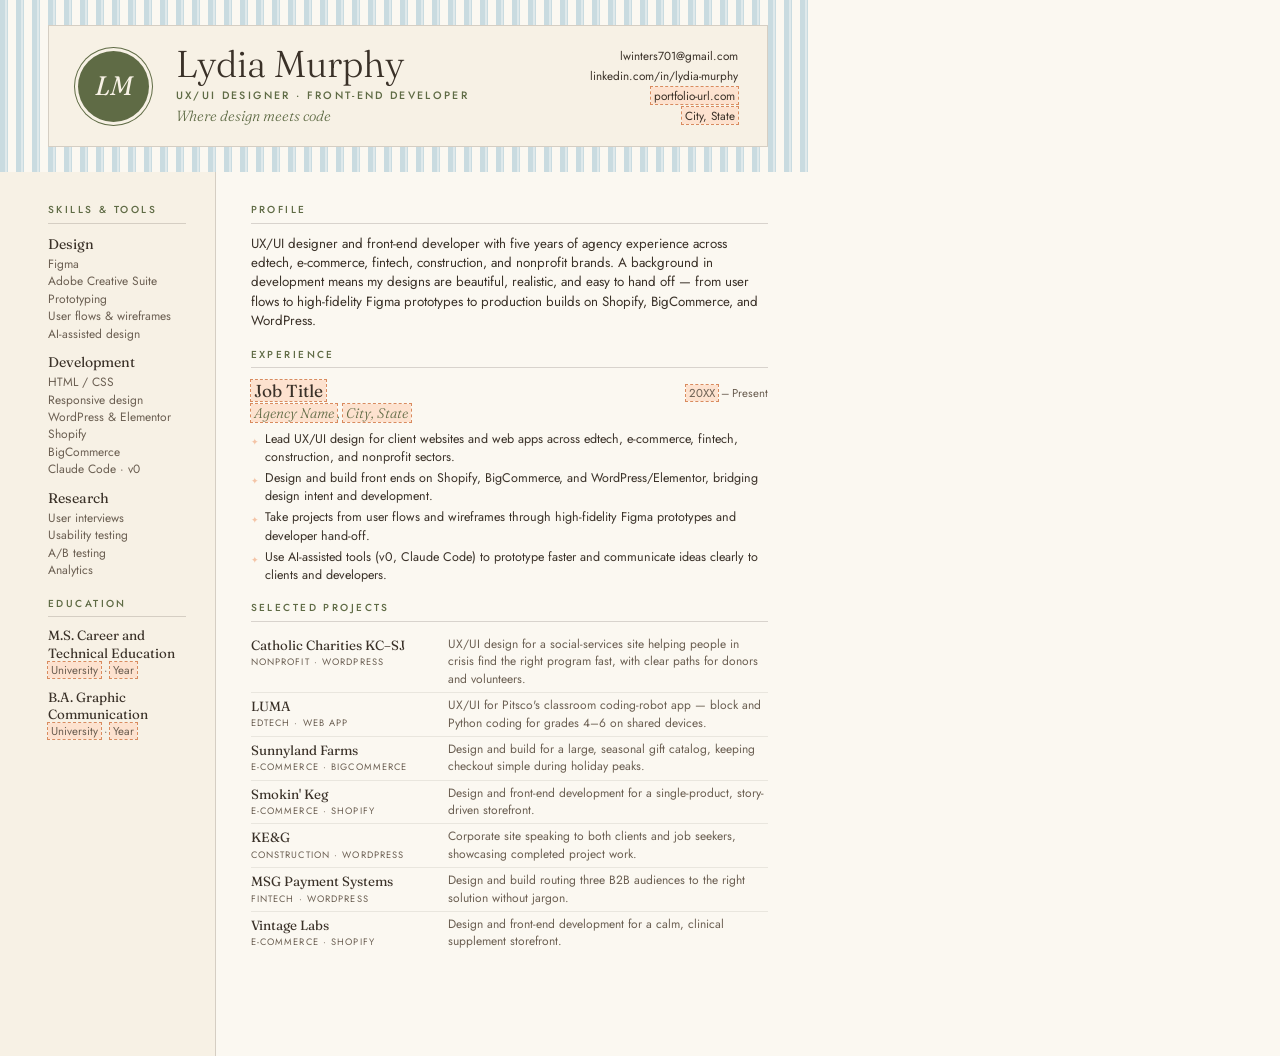
==== resume/resume.html @ cccbfdfc "Add résumé draft (HTML source + PDF) One-page letter résumé styled to match the site. Placeholders f" ====
<!doctype html>
<!-- Source for Lydia-Murphy-Resume.pdf. Edit here, then regenerate the PDF (see README). -->
<html lang="en">
<head>
<meta charset="utf-8">
<title>Lydia Murphy — Résumé</title>
<link href="https://fonts.googleapis.com/css2?family=Fraunces:ital,opsz,wght@0,9..144,300;0,9..144,400;0,9..144,500;1,9..144,300&family=Jost:wght@400;500&display=swap" rel="stylesheet">
<style>
  :root {
    --cream: #f7f1e5; --ivory: #fbf8f1; --sage: #a9b892; --olive: #5f6b45;
    --blue: #c9dbe0; --peach: #f4c4a6; --ink: #3a3128; --ink-soft: #6b5f52;
    --line: rgba(58, 49, 40, 0.18);
  }
  @page { size: letter; margin: 0; }
  * { box-sizing: border-box; }
  html, body { margin: 0; }
  body {
    width: 8.5in; height: 11in;
    background: var(--ivory);
    color: var(--ink);
    font-family: "Jost", Arial, sans-serif;
    font-size: 9.4pt;
    line-height: 1.45;
    overflow: hidden;
    -webkit-print-color-adjust: exact; print-color-adjust: exact;
    display: grid;
    grid-template-rows: auto 1fr;
  }
  h1, h2, h3 { font-family: "Fraunces", Georgia, serif; font-weight: 400; margin: 0; }
  p { margin: 0; }
  ul { margin: 0; padding: 0; list-style: none; }
  a { color: inherit; text-decoration: none; }

  /* Placeholder text still to be filled in */
  .fill { background: #fde2cf; outline: 1px dashed #d98b5f; padding: 0 3px; }

  /* Header: ticking-stripe band like the site hero */
  header {
    background: repeating-linear-gradient(90deg, var(--blue) 0 5px, #dfe9eb 5px 7px, var(--blue) 7px 8px, var(--ivory) 8px 16px);
    padding: 0.26in 0.5in;
  }
  .head-card {
    background: var(--cream);
    border: 1px solid var(--line);
    display: grid; grid-template-columns: auto 1fr auto; align-items: center; gap: 0.28in;
    padding: 0.2in 0.3in;
  }
  .mono {
    width: 0.74in; height: 0.74in; border-radius: 50%;
    background: var(--olive); color: var(--cream);
    display: grid; place-items: center;
    font-family: "Fraunces", serif; font-style: italic; font-size: 20pt;
    box-shadow: 0 0 0 3px var(--cream), 0 0 0 4px var(--olive);
  }
  h1 { font-size: 28pt; font-weight: 300; line-height: 1; }
  .role { font-size: 8pt; letter-spacing: 0.22em; text-transform: uppercase; color: var(--olive); margin-top: 6px; font-weight: 500; }
  .tag { font-family: "Fraunces", serif; font-style: italic; font-weight: 300; color: var(--olive); font-size: 11pt; margin-top: 2px; }
  .contact { text-align: right; font-size: 8.8pt; line-height: 1.7; }

  main {
    display: grid; grid-template-columns: 2.25in 1fr;
  }
  aside {
    background: var(--cream);
    border-right: 1px solid var(--line);
    padding: 0.32in 0.3in 0.3in 0.5in;
  }
  .content { padding: 0.32in 0.5in 0.3in 0.36in; }

  h2 {
    font-size: 7.6pt; font-family: "Jost", sans-serif; font-weight: 500;
    letter-spacing: 0.24em; text-transform: uppercase; color: var(--olive);
    padding-bottom: 5px; border-bottom: 1px solid var(--line); margin-bottom: 10px;
  }
  section + section { margin-top: 0.18in; }

  aside h3 { font-size: 10.5pt; margin-bottom: 2px; }
  aside ul + h3 { margin-top: 9px; }
  aside li { font-size: 9pt; color: var(--ink-soft); }
  .edu li { margin-bottom: 9px; }
  .edu strong { display: block; font-family: "Fraunces", serif; font-weight: 400; font-size: 10pt; color: var(--ink); line-height: 1.3; }
  .edu span { font-size: 8.6pt; color: var(--ink-soft); }

  .summary { font-size: 10pt; }

  .job-head { display: flex; justify-content: space-between; align-items: baseline; gap: 12px; }
  .job-head h3 { font-size: 13pt; }
  .dates { font-size: 8.6pt; color: var(--ink-soft); white-space: nowrap; }
  .org { font-family: "Fraunces", serif; font-style: italic; font-weight: 300; color: var(--olive); font-size: 10.5pt; margin-bottom: 6px; }
  .bullets li { position: relative; padding-left: 14px; margin-bottom: 3px; }
  .bullets li::before { content: "✦"; position: absolute; left: 0; top: 0; color: var(--peach); font-size: 7pt; line-height: 1.5rem; }

  .projects li { display: grid; grid-template-columns: 1.95in 1fr; gap: 10px; padding: 4px 0; border-bottom: 1px solid rgba(58,49,40,0.09); }
  .projects li:last-child { border-bottom: 0; }
  .projects strong { font-family: "Fraunces", serif; font-weight: 400; font-size: 10pt; }
  .projects em { display: block; white-space: nowrap; font-style: normal; font-size: 7pt; letter-spacing: 0.12em; text-transform: uppercase; color: var(--ink-soft); }
  .projects p { font-size: 9pt; color: var(--ink-soft); }
</style>
</head>
<body>
  <header>
    <div class="head-card">
      <div class="mono">LM</div>
      <div>
        <h1>Lydia Murphy</h1>
        <p class="role">UX/UI Designer · Front-End Developer</p>
        <p class="tag">Where design meets code</p>
      </div>
      <div class="contact">
        <a href="mailto:lwinters701@gmail.com">lwinters701@gmail.com</a><br>
        <a href="https://www.linkedin.com/in/lydia-murphy-5b301017a">linkedin.com/in/lydia-murphy</a><br>
        <span class="fill">portfolio-url.com</span><br>
        <span class="fill">City, State</span>
      </div>
    </div>
  </header>

  <main>
    <aside>
      <section>
        <h2>Skills &amp; Tools</h2>
        <h3>Design</h3>
        <ul><li>Figma</li><li>Adobe Creative Suite</li><li>Prototyping</li><li>User flows &amp; wireframes</li><li>AI-assisted design</li></ul>
        <h3>Development</h3>
        <ul><li>HTML / CSS</li><li>Responsive design</li><li>WordPress &amp; Elementor</li><li>Shopify</li><li>BigCommerce</li><li>Claude Code · v0</li></ul>
        <h3>Research</h3>
        <ul><li>User interviews</li><li>Usability testing</li><li>A/B testing</li><li>Analytics</li></ul>
      </section>

      <section class="edu">
        <h2>Education</h2>
        <ul>
          <li><strong>M.S. Career and Technical Education</strong><span><span class="fill">University</span> · <span class="fill">Year</span></span></li>
          <li><strong>B.A. Graphic Communication</strong><span><span class="fill">University</span> · <span class="fill">Year</span></span></li>
        </ul>
      </section>
    </aside>

    <div class="content">
      <section>
        <h2>Profile</h2>
        <p class="summary">UX/UI designer and front-end developer with five years of agency experience across edtech, e-commerce, fintech, construction, and nonprofit brands. A background in development means my designs are beautiful, realistic, and easy to hand off — from user flows to high-fidelity Figma prototypes to production builds on Shopify, BigCommerce, and WordPress.</p>
      </section>

      <section>
        <h2>Experience</h2>
        <div class="job-head">
          <h3><span class="fill">Job Title</span></h3>
          <span class="dates"><span class="fill">20XX</span> – Present</span>
        </div>
        <p class="org"><span class="fill">Agency Name</span>, <span class="fill">City, State</span></p>
        <ul class="bullets">
          <li>Lead UX/UI design for client websites and web apps across edtech, e-commerce, fintech, construction, and nonprofit sectors.</li>
          <li>Design and build front ends on Shopify, BigCommerce, and WordPress/Elementor, bridging design intent and development.</li>
          <li>Take projects from user flows and wireframes through high-fidelity Figma prototypes and developer hand-off.</li>
          <li>Use AI-assisted tools (v0, Claude Code) to prototype faster and communicate ideas clearly to clients and developers.</li>
        </ul>
      </section>

      <section>
        <h2>Selected Projects</h2>
        <ul class="projects">
          <li><div><strong>Catholic Charities KC–SJ</strong><em>Nonprofit · WordPress</em></div><p>UX/UI design for a social-services site helping people in crisis find the right program fast, with clear paths for donors and volunteers.</p></li>
          <li><div><strong>LUMA</strong><em>EdTech · Web app</em></div><p>UX/UI for Pitsco's classroom coding-robot app — block and Python coding for grades 4–6 on shared devices.</p></li>
          <li><div><strong>Sunnyland Farms</strong><em>E-commerce · BigCommerce</em></div><p>Design and build for a large, seasonal gift catalog, keeping checkout simple during holiday peaks.</p></li>
          <li><div><strong>Smokin' Keg</strong><em>E-commerce · Shopify</em></div><p>Design and front-end development for a single-product, story-driven storefront.</p></li>
          <li><div><strong>KE&amp;G</strong><em>Construction · WordPress</em></div><p>Corporate site speaking to both clients and job seekers, showcasing completed project work.</p></li>
          <li><div><strong>MSG Payment Systems</strong><em>Fintech · WordPress</em></div><p>Design and build routing three B2B audiences to the right solution without jargon.</p></li>
          <li><div><strong>Vintage Labs</strong><em>E-commerce · Shopify</em></div><p>Design and front-end development for a calm, clinical supplement storefront.</p></li>
        </ul>
      </section>
    </div>
  </main>
</body>
</html>
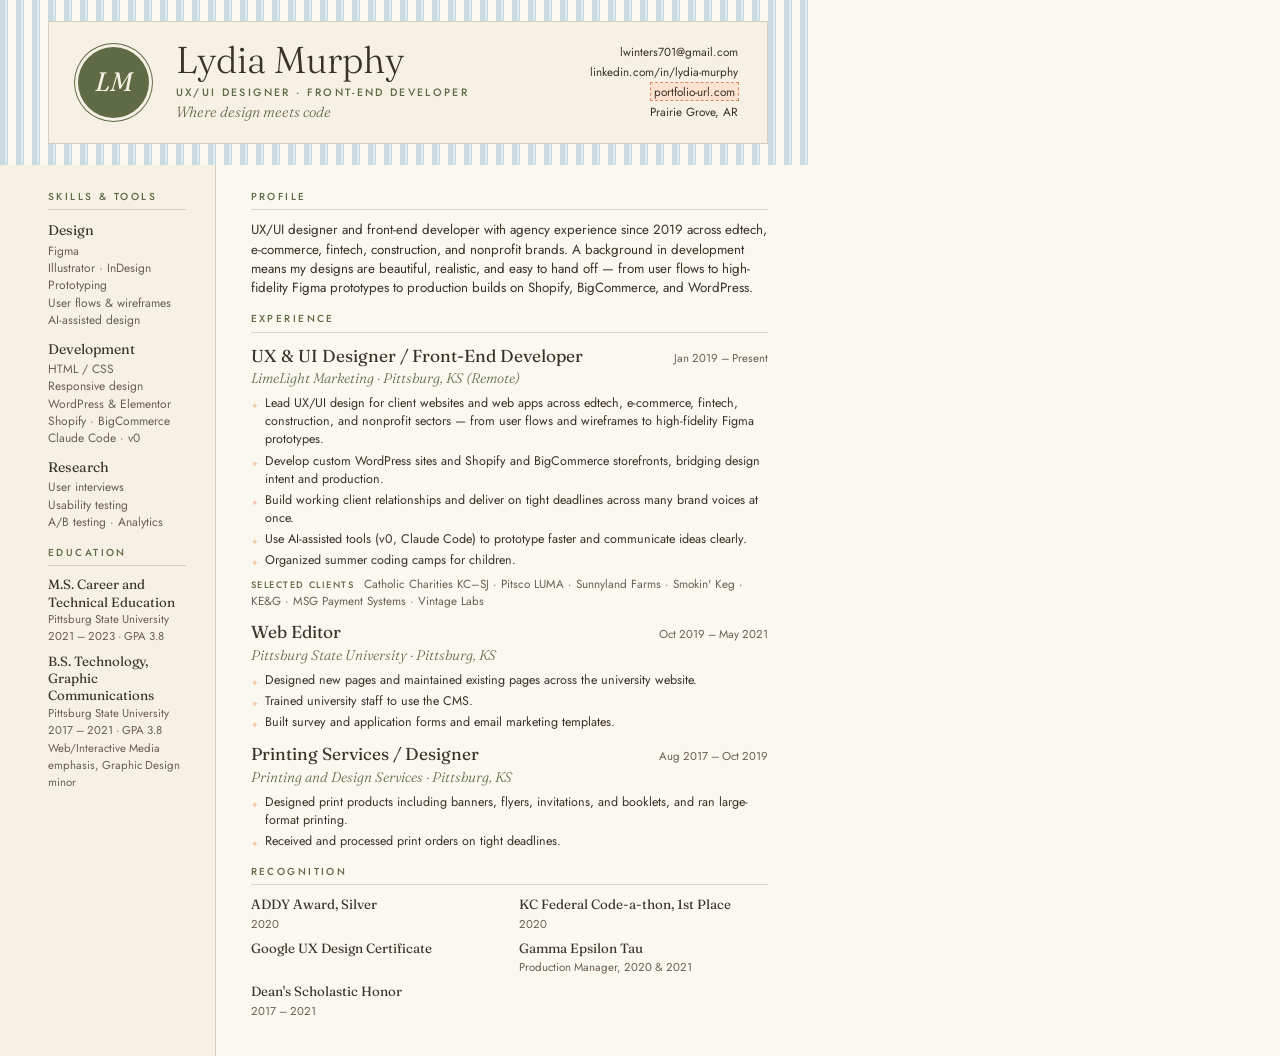
==== commit 3bcb1ae2: "Fill in résumé from 2024 résumé; correct degree on site Résumé now has LimeLight Marketing, PSU Web " ====
--- a/resume/resume.html
+++ b/resume/resume.html
@@ -37,7 +37,7 @@
   /* Header: ticking-stripe band like the site hero */
   header {
     background: repeating-linear-gradient(90deg, var(--blue) 0 5px, #dfe9eb 5px 7px, var(--blue) 7px 8px, var(--ivory) 8px 16px);
-    padding: 0.26in 0.5in;
+    padding: 0.22in 0.5in;
   }
   .head-card {
     background: var(--cream);
@@ -63,21 +63,21 @@
   aside {
     background: var(--cream);
     border-right: 1px solid var(--line);
-    padding: 0.32in 0.3in 0.3in 0.5in;
-  }
-  .content { padding: 0.32in 0.5in 0.3in 0.36in; }
+    padding: 0.26in 0.3in 0.24in 0.5in;
+  }
+  .content { padding: 0.26in 0.5in 0.24in 0.36in; }
 
   h2 {
     font-size: 7.6pt; font-family: "Jost", sans-serif; font-weight: 500;
     letter-spacing: 0.24em; text-transform: uppercase; color: var(--olive);
     padding-bottom: 5px; border-bottom: 1px solid var(--line); margin-bottom: 10px;
   }
-  section + section { margin-top: 0.18in; }
+  section + section { margin-top: 0.15in; }
 
   aside h3 { font-size: 10.5pt; margin-bottom: 2px; }
   aside ul + h3 { margin-top: 9px; }
   aside li { font-size: 9pt; color: var(--ink-soft); }
-  .edu li { margin-bottom: 9px; }
+  .edu li { margin-bottom: 7px; }
   .edu strong { display: block; font-family: "Fraunces", serif; font-weight: 400; font-size: 10pt; color: var(--ink); line-height: 1.3; }
   .edu span { font-size: 8.6pt; color: var(--ink-soft); }
 
@@ -88,13 +88,14 @@
   .dates { font-size: 8.6pt; color: var(--ink-soft); white-space: nowrap; }
   .org { font-family: "Fraunces", serif; font-style: italic; font-weight: 300; color: var(--olive); font-size: 10.5pt; margin-bottom: 6px; }
   .bullets li { position: relative; padding-left: 14px; margin-bottom: 3px; }
+  .job + .job { margin-top: 10px; }
+  .awards { display: grid; grid-template-columns: 1fr 1fr; gap: 6px 20px; }
+  .awards strong { display: block; font-family: "Fraunces", serif; font-weight: 400; font-size: 10pt; }
+  .awards span { font-size: 8.6pt; color: var(--ink-soft); }
+  .clients { margin-top: 6px; font-size: 8.8pt; color: var(--ink-soft); }
+  .clients span { font-size: 7pt; letter-spacing: 0.16em; text-transform: uppercase; color: var(--olive); font-weight: 500; margin-right: 6px; }
   .bullets li::before { content: "✦"; position: absolute; left: 0; top: 0; color: var(--peach); font-size: 7pt; line-height: 1.5rem; }
 
-  .projects li { display: grid; grid-template-columns: 1.95in 1fr; gap: 10px; padding: 4px 0; border-bottom: 1px solid rgba(58,49,40,0.09); }
-  .projects li:last-child { border-bottom: 0; }
-  .projects strong { font-family: "Fraunces", serif; font-weight: 400; font-size: 10pt; }
-  .projects em { display: block; white-space: nowrap; font-style: normal; font-size: 7pt; letter-spacing: 0.12em; text-transform: uppercase; color: var(--ink-soft); }
-  .projects p { font-size: 9pt; color: var(--ink-soft); }
 </style>
 </head>
 <body>
@@ -110,7 +111,7 @@
         <a href="mailto:lwinters701@gmail.com">lwinters701@gmail.com</a><br>
         <a href="https://www.linkedin.com/in/lydia-murphy-5b301017a">linkedin.com/in/lydia-murphy</a><br>
         <span class="fill">portfolio-url.com</span><br>
-        <span class="fill">City, State</span>
+        Prairie Grove, AR
       </div>
     </div>
   </header>
@@ -120,53 +121,82 @@
       <section>
         <h2>Skills &amp; Tools</h2>
         <h3>Design</h3>
-        <ul><li>Figma</li><li>Adobe Creative Suite</li><li>Prototyping</li><li>User flows &amp; wireframes</li><li>AI-assisted design</li></ul>
+        <ul><li>Figma</li><li>Illustrator · InDesign</li><li>Prototyping</li><li>User flows &amp; wireframes</li><li>AI-assisted design</li></ul>
         <h3>Development</h3>
-        <ul><li>HTML / CSS</li><li>Responsive design</li><li>WordPress &amp; Elementor</li><li>Shopify</li><li>BigCommerce</li><li>Claude Code · v0</li></ul>
+        <ul><li>HTML / CSS</li><li>Responsive design</li><li>WordPress &amp; Elementor</li><li>Shopify · BigCommerce</li><li>Claude Code · v0</li></ul>
         <h3>Research</h3>
-        <ul><li>User interviews</li><li>Usability testing</li><li>A/B testing</li><li>Analytics</li></ul>
+        <ul><li>User interviews</li><li>Usability testing</li><li>A/B testing · Analytics</li></ul>
       </section>
 
       <section class="edu">
         <h2>Education</h2>
         <ul>
-          <li><strong>M.S. Career and Technical Education</strong><span><span class="fill">University</span> · <span class="fill">Year</span></span></li>
-          <li><strong>B.A. Graphic Communication</strong><span><span class="fill">University</span> · <span class="fill">Year</span></span></li>
+          <li><strong>M.S. Career and Technical Education</strong><span>Pittsburg State University<br>2021 – 2023 · GPA 3.8</span></li>
+          <li><strong>B.S. Technology, Graphic Communications</strong><span>Pittsburg State University<br>2017 – 2021 · GPA 3.8<br>Web/Interactive Media emphasis, Graphic Design minor</span></li>
         </ul>
       </section>
+
     </aside>
 
     <div class="content">
       <section>
         <h2>Profile</h2>
-        <p class="summary">UX/UI designer and front-end developer with five years of agency experience across edtech, e-commerce, fintech, construction, and nonprofit brands. A background in development means my designs are beautiful, realistic, and easy to hand off — from user flows to high-fidelity Figma prototypes to production builds on Shopify, BigCommerce, and WordPress.</p>
+        <p class="summary">UX/UI designer and front-end developer with agency experience since 2019 across edtech, e-commerce, fintech, construction, and nonprofit brands. A background in development means my designs are beautiful, realistic, and easy to hand off — from user flows to high-fidelity Figma prototypes to production builds on Shopify, BigCommerce, and WordPress.</p>
       </section>
 
       <section>
         <h2>Experience</h2>
-        <div class="job-head">
-          <h3><span class="fill">Job Title</span></h3>
-          <span class="dates"><span class="fill">20XX</span> – Present</span>
+
+        <div class="job">
+          <div class="job-head">
+            <h3>UX &amp; UI Designer / Front-End Developer</h3>
+            <span class="dates">Jan 2019 – Present</span>
+          </div>
+          <p class="org">LimeLight Marketing · Pittsburg, KS (Remote)</p>
+          <ul class="bullets">
+            <li>Lead UX/UI design for client websites and web apps across edtech, e-commerce, fintech, construction, and nonprofit sectors — from user flows and wireframes to high-fidelity Figma prototypes.</li>
+            <li>Develop custom WordPress sites and Shopify and BigCommerce storefronts, bridging design intent and production.</li>
+            <li>Build working client relationships and deliver on tight deadlines across many brand voices at once.</li>
+            <li>Use AI-assisted tools (v0, Claude Code) to prototype faster and communicate ideas clearly.</li>
+            <li>Organized summer coding camps for children.</li>
+          </ul>
+          <p class="clients"><span>Selected clients</span> Catholic Charities KC–SJ · Pitsco LUMA · Sunnyland Farms · Smokin' Keg · KE&amp;G · MSG Payment Systems · Vintage Labs</p>
         </div>
-        <p class="org"><span class="fill">Agency Name</span>, <span class="fill">City, State</span></p>
-        <ul class="bullets">
-          <li>Lead UX/UI design for client websites and web apps across edtech, e-commerce, fintech, construction, and nonprofit sectors.</li>
-          <li>Design and build front ends on Shopify, BigCommerce, and WordPress/Elementor, bridging design intent and development.</li>
-          <li>Take projects from user flows and wireframes through high-fidelity Figma prototypes and developer hand-off.</li>
-          <li>Use AI-assisted tools (v0, Claude Code) to prototype faster and communicate ideas clearly to clients and developers.</li>
-        </ul>
-      </section>
-
-      <section>
-        <h2>Selected Projects</h2>
-        <ul class="projects">
-          <li><div><strong>Catholic Charities KC–SJ</strong><em>Nonprofit · WordPress</em></div><p>UX/UI design for a social-services site helping people in crisis find the right program fast, with clear paths for donors and volunteers.</p></li>
-          <li><div><strong>LUMA</strong><em>EdTech · Web app</em></div><p>UX/UI for Pitsco's classroom coding-robot app — block and Python coding for grades 4–6 on shared devices.</p></li>
-          <li><div><strong>Sunnyland Farms</strong><em>E-commerce · BigCommerce</em></div><p>Design and build for a large, seasonal gift catalog, keeping checkout simple during holiday peaks.</p></li>
-          <li><div><strong>Smokin' Keg</strong><em>E-commerce · Shopify</em></div><p>Design and front-end development for a single-product, story-driven storefront.</p></li>
-          <li><div><strong>KE&amp;G</strong><em>Construction · WordPress</em></div><p>Corporate site speaking to both clients and job seekers, showcasing completed project work.</p></li>
-          <li><div><strong>MSG Payment Systems</strong><em>Fintech · WordPress</em></div><p>Design and build routing three B2B audiences to the right solution without jargon.</p></li>
-          <li><div><strong>Vintage Labs</strong><em>E-commerce · Shopify</em></div><p>Design and front-end development for a calm, clinical supplement storefront.</p></li>
+
+        <div class="job">
+          <div class="job-head">
+            <h3>Web Editor</h3>
+            <span class="dates">Oct 2019 – May 2021</span>
+          </div>
+          <p class="org">Pittsburg State University · Pittsburg, KS</p>
+          <ul class="bullets">
+            <li>Designed new pages and maintained existing pages across the university website.</li>
+            <li>Trained university staff to use the CMS.</li>
+            <li>Built survey and application forms and email marketing templates.</li>
+          </ul>
+        </div>
+
+        <div class="job">
+          <div class="job-head">
+            <h3>Printing Services / Designer</h3>
+            <span class="dates">Aug 2017 – Oct 2019</span>
+          </div>
+          <p class="org">Printing and Design Services · Pittsburg, KS</p>
+          <ul class="bullets">
+            <li>Designed print products including banners, flyers, invitations, and booklets, and ran large-format printing.</li>
+            <li>Received and processed print orders on tight deadlines.</li>
+          </ul>
+        </div>
+      </section>
+
+      <section>
+        <h2>Recognition</h2>
+        <ul class="awards">
+          <li><strong>ADDY Award, Silver</strong><span>2020</span></li>
+          <li><strong>KC Federal Code-a-thon, 1st Place</strong><span>2020</span></li>
+          <li><strong>Google UX Design Certificate</strong></li>
+          <li><strong>Gamma Epsilon Tau</strong><span>Production Manager, 2020 &amp; 2021</span></li>
+          <li><strong>Dean's Scholastic Honor</strong><span>2017 – 2021</span></li>
         </ul>
       </section>
     </div>
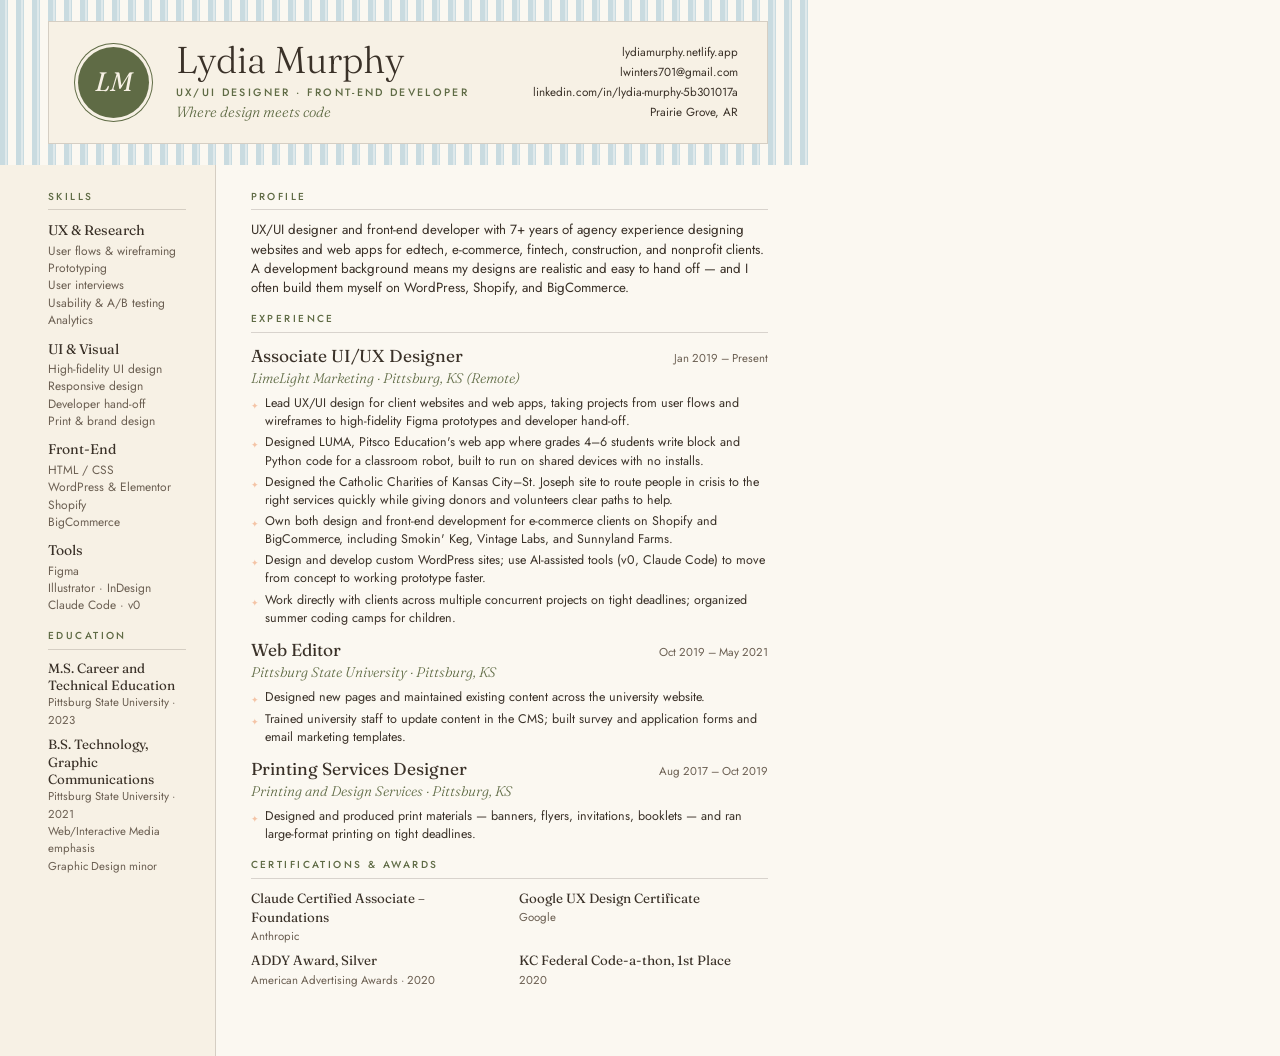
==== commit b805565b: "Polish résumé and link it from the site Résumé: current title (Associate UI/UX Designer), project-sp" ====
--- a/resume/resume.html
+++ b/resume/resume.html
@@ -92,7 +92,7 @@
   .awards { display: grid; grid-template-columns: 1fr 1fr; gap: 6px 20px; }
   .awards strong { display: block; font-family: "Fraunces", serif; font-weight: 400; font-size: 10pt; }
   .awards span { font-size: 8.6pt; color: var(--ink-soft); }
-  .clients { margin-top: 6px; font-size: 8.8pt; color: var(--ink-soft); }
+  .unused-clients { margin-top: 6px; font-size: 8.8pt; color: var(--ink-soft); }
   .clients span { font-size: 7pt; letter-spacing: 0.16em; text-transform: uppercase; color: var(--olive); font-weight: 500; margin-right: 6px; }
   .bullets li::before { content: "✦"; position: absolute; left: 0; top: 0; color: var(--peach); font-size: 7pt; line-height: 1.5rem; }
 
@@ -108,9 +108,9 @@
         <p class="tag">Where design meets code</p>
       </div>
       <div class="contact">
+        <a href="https://lydiamurphy.netlify.app/">lydiamurphy.netlify.app</a><br>
         <a href="mailto:lwinters701@gmail.com">lwinters701@gmail.com</a><br>
-        <a href="https://www.linkedin.com/in/lydia-murphy-5b301017a">linkedin.com/in/lydia-murphy</a><br>
-        <span class="fill">portfolio-url.com</span><br>
+        <a href="https://www.linkedin.com/in/lydia-murphy-5b301017a">linkedin.com/in/lydia-murphy-5b301017a</a><br>
         Prairie Grove, AR
       </div>
     </div>
@@ -119,29 +119,30 @@
   <main>
     <aside>
       <section>
-        <h2>Skills &amp; Tools</h2>
-        <h3>Design</h3>
-        <ul><li>Figma</li><li>Illustrator · InDesign</li><li>Prototyping</li><li>User flows &amp; wireframes</li><li>AI-assisted design</li></ul>
-        <h3>Development</h3>
-        <ul><li>HTML / CSS</li><li>Responsive design</li><li>WordPress &amp; Elementor</li><li>Shopify · BigCommerce</li><li>Claude Code · v0</li></ul>
-        <h3>Research</h3>
-        <ul><li>User interviews</li><li>Usability testing</li><li>A/B testing · Analytics</li></ul>
+        <h2>Skills</h2>
+        <h3>UX &amp; Research</h3>
+        <ul><li>User flows &amp; wireframing</li><li>Prototyping</li><li>User interviews</li><li>Usability &amp; A/B testing</li><li>Analytics</li></ul>
+        <h3>UI &amp; Visual</h3>
+        <ul><li>High-fidelity UI design</li><li>Responsive design</li><li>Developer hand-off</li><li>Print &amp; brand design</li></ul>
+        <h3>Front-End</h3>
+        <ul><li>HTML / CSS</li><li>WordPress &amp; Elementor</li><li>Shopify</li><li>BigCommerce</li></ul>
+        <h3>Tools</h3>
+        <ul><li>Figma</li><li>Illustrator · InDesign</li><li>Claude Code · v0</li></ul>
       </section>
 
       <section class="edu">
         <h2>Education</h2>
         <ul>
-          <li><strong>M.S. Career and Technical Education</strong><span>Pittsburg State University<br>2021 – 2023 · GPA 3.8</span></li>
-          <li><strong>B.S. Technology, Graphic Communications</strong><span>Pittsburg State University<br>2017 – 2021 · GPA 3.8<br>Web/Interactive Media emphasis, Graphic Design minor</span></li>
+          <li><strong>M.S. Career and Technical Education</strong><span>Pittsburg State University · 2023</span></li>
+          <li><strong>B.S. Technology, Graphic Communications</strong><span>Pittsburg State University · 2021<br>Web/Interactive Media emphasis<br>Graphic Design minor</span></li>
         </ul>
       </section>
-
     </aside>
 
     <div class="content">
       <section>
         <h2>Profile</h2>
-        <p class="summary">UX/UI designer and front-end developer with agency experience since 2019 across edtech, e-commerce, fintech, construction, and nonprofit brands. A background in development means my designs are beautiful, realistic, and easy to hand off — from user flows to high-fidelity Figma prototypes to production builds on Shopify, BigCommerce, and WordPress.</p>
+        <p class="summary">UX/UI designer and front-end developer with 7+ years of agency experience designing websites and web apps for edtech, e-commerce, fintech, construction, and nonprofit clients. A development background means my designs are realistic and easy to hand off — and I often build them myself on WordPress, Shopify, and BigCommerce.</p>
       </section>
 
       <section>
@@ -149,18 +150,18 @@
 
         <div class="job">
           <div class="job-head">
-            <h3>UX &amp; UI Designer / Front-End Developer</h3>
+            <h3>Associate UI/UX Designer</h3>
             <span class="dates">Jan 2019 – Present</span>
           </div>
           <p class="org">LimeLight Marketing · Pittsburg, KS (Remote)</p>
           <ul class="bullets">
-            <li>Lead UX/UI design for client websites and web apps across edtech, e-commerce, fintech, construction, and nonprofit sectors — from user flows and wireframes to high-fidelity Figma prototypes.</li>
-            <li>Develop custom WordPress sites and Shopify and BigCommerce storefronts, bridging design intent and production.</li>
-            <li>Build working client relationships and deliver on tight deadlines across many brand voices at once.</li>
-            <li>Use AI-assisted tools (v0, Claude Code) to prototype faster and communicate ideas clearly.</li>
-            <li>Organized summer coding camps for children.</li>
+            <li>Lead UX/UI design for client websites and web apps, taking projects from user flows and wireframes to high-fidelity Figma prototypes and developer hand-off.</li>
+            <li>Designed LUMA, Pitsco Education's web app where grades 4–6 students write block and Python code for a classroom robot, built to run on shared devices with no installs.</li>
+            <li>Designed the Catholic Charities of Kansas City–St. Joseph site to route people in crisis to the right services quickly while giving donors and volunteers clear paths to help.</li>
+            <li>Own both design and front-end development for e-commerce clients on Shopify and BigCommerce, including Smokin' Keg, Vintage Labs, and Sunnyland Farms.</li>
+            <li>Design and develop custom WordPress sites; use AI-assisted tools (v0, Claude Code) to move from concept to working prototype faster.</li>
+            <li>Work directly with clients across multiple concurrent projects on tight deadlines; organized summer coding camps for children.</li>
           </ul>
-          <p class="clients"><span>Selected clients</span> Catholic Charities KC–SJ · Pitsco LUMA · Sunnyland Farms · Smokin' Keg · KE&amp;G · MSG Payment Systems · Vintage Labs</p>
         </div>
 
         <div class="job">
@@ -170,33 +171,30 @@
           </div>
           <p class="org">Pittsburg State University · Pittsburg, KS</p>
           <ul class="bullets">
-            <li>Designed new pages and maintained existing pages across the university website.</li>
-            <li>Trained university staff to use the CMS.</li>
-            <li>Built survey and application forms and email marketing templates.</li>
+            <li>Designed new pages and maintained existing content across the university website.</li>
+            <li>Trained university staff to update content in the CMS; built survey and application forms and email marketing templates.</li>
           </ul>
         </div>
 
         <div class="job">
           <div class="job-head">
-            <h3>Printing Services / Designer</h3>
+            <h3>Printing Services Designer</h3>
             <span class="dates">Aug 2017 – Oct 2019</span>
           </div>
           <p class="org">Printing and Design Services · Pittsburg, KS</p>
           <ul class="bullets">
-            <li>Designed print products including banners, flyers, invitations, and booklets, and ran large-format printing.</li>
-            <li>Received and processed print orders on tight deadlines.</li>
+            <li>Designed and produced print materials — banners, flyers, invitations, booklets — and ran large-format printing on tight deadlines.</li>
           </ul>
         </div>
       </section>
 
       <section>
-        <h2>Recognition</h2>
+        <h2>Certifications &amp; Awards</h2>
         <ul class="awards">
-          <li><strong>ADDY Award, Silver</strong><span>2020</span></li>
+          <li><strong>Claude Certified Associate – Foundations</strong><span>Anthropic</span></li>
+          <li><strong>Google UX Design Certificate</strong><span>Google</span></li>
+          <li><strong>ADDY Award, Silver</strong><span>American Advertising Awards · 2020</span></li>
           <li><strong>KC Federal Code-a-thon, 1st Place</strong><span>2020</span></li>
-          <li><strong>Google UX Design Certificate</strong></li>
-          <li><strong>Gamma Epsilon Tau</strong><span>Production Manager, 2020 &amp; 2021</span></li>
-          <li><strong>Dean's Scholastic Honor</strong><span>2017 – 2021</span></li>
         </ul>
       </section>
     </div>
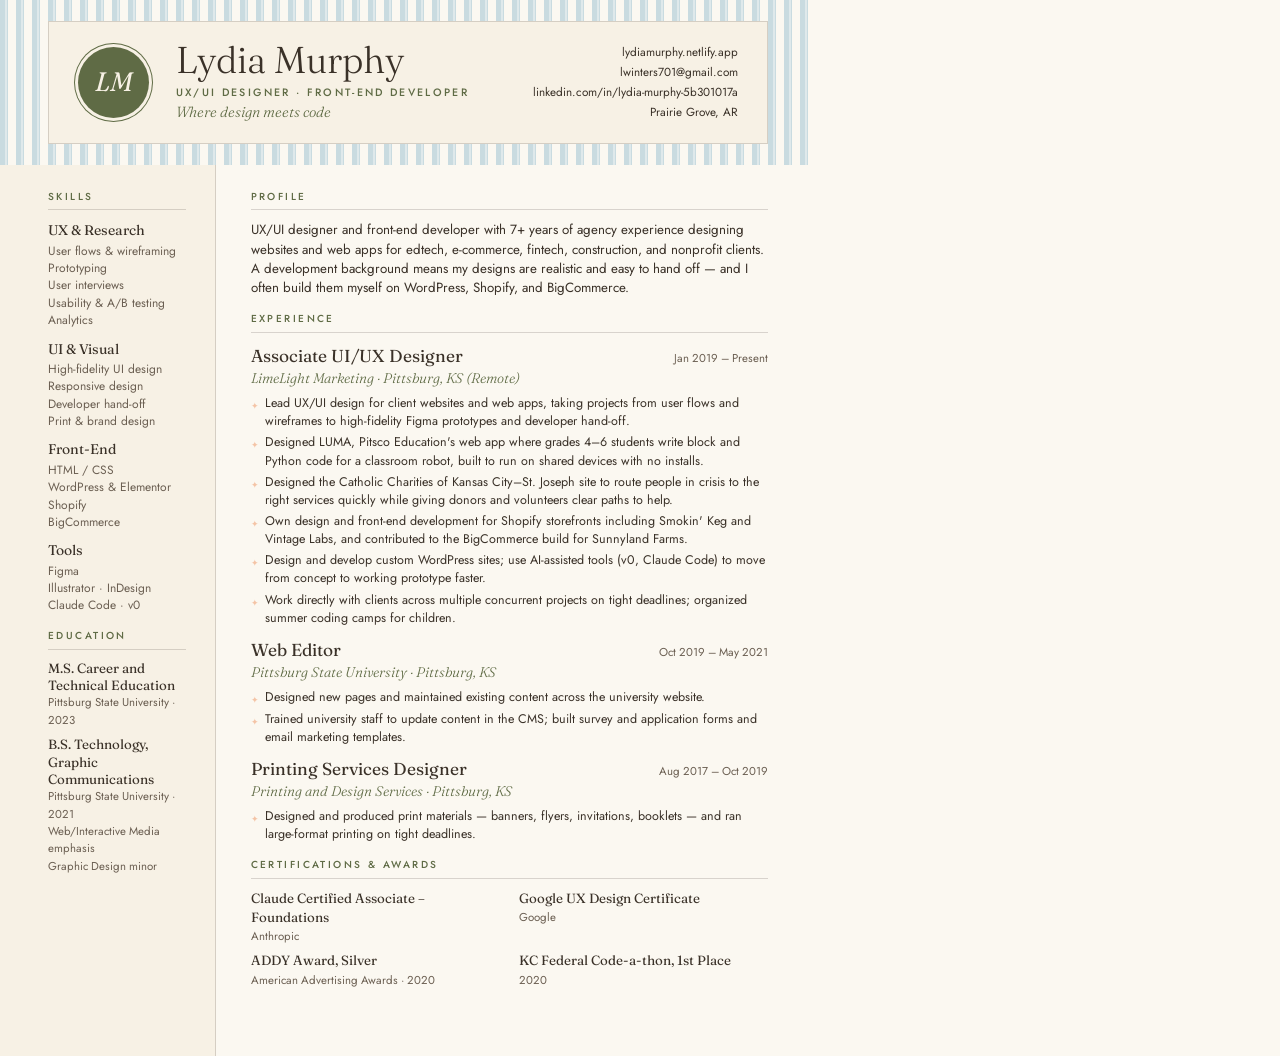
==== commit 5dec597e: "Résumé: match Sunnyland Farms role to project write-up Co-Authored-By: Claude Opus 5.5 <noreply@anth" ====
--- a/resume/resume.html
+++ b/resume/resume.html
@@ -158,7 +158,7 @@
             <li>Lead UX/UI design for client websites and web apps, taking projects from user flows and wireframes to high-fidelity Figma prototypes and developer hand-off.</li>
             <li>Designed LUMA, Pitsco Education's web app where grades 4–6 students write block and Python code for a classroom robot, built to run on shared devices with no installs.</li>
             <li>Designed the Catholic Charities of Kansas City–St. Joseph site to route people in crisis to the right services quickly while giving donors and volunteers clear paths to help.</li>
-            <li>Own both design and front-end development for e-commerce clients on Shopify and BigCommerce, including Smokin' Keg, Vintage Labs, and Sunnyland Farms.</li>
+            <li>Own design and front-end development for Shopify storefronts including Smokin' Keg and Vintage Labs, and contributed to the BigCommerce build for Sunnyland Farms.</li>
             <li>Design and develop custom WordPress sites; use AI-assisted tools (v0, Claude Code) to move from concept to working prototype faster.</li>
             <li>Work directly with clients across multiple concurrent projects on tight deadlines; organized summer coding camps for children.</li>
           </ul>
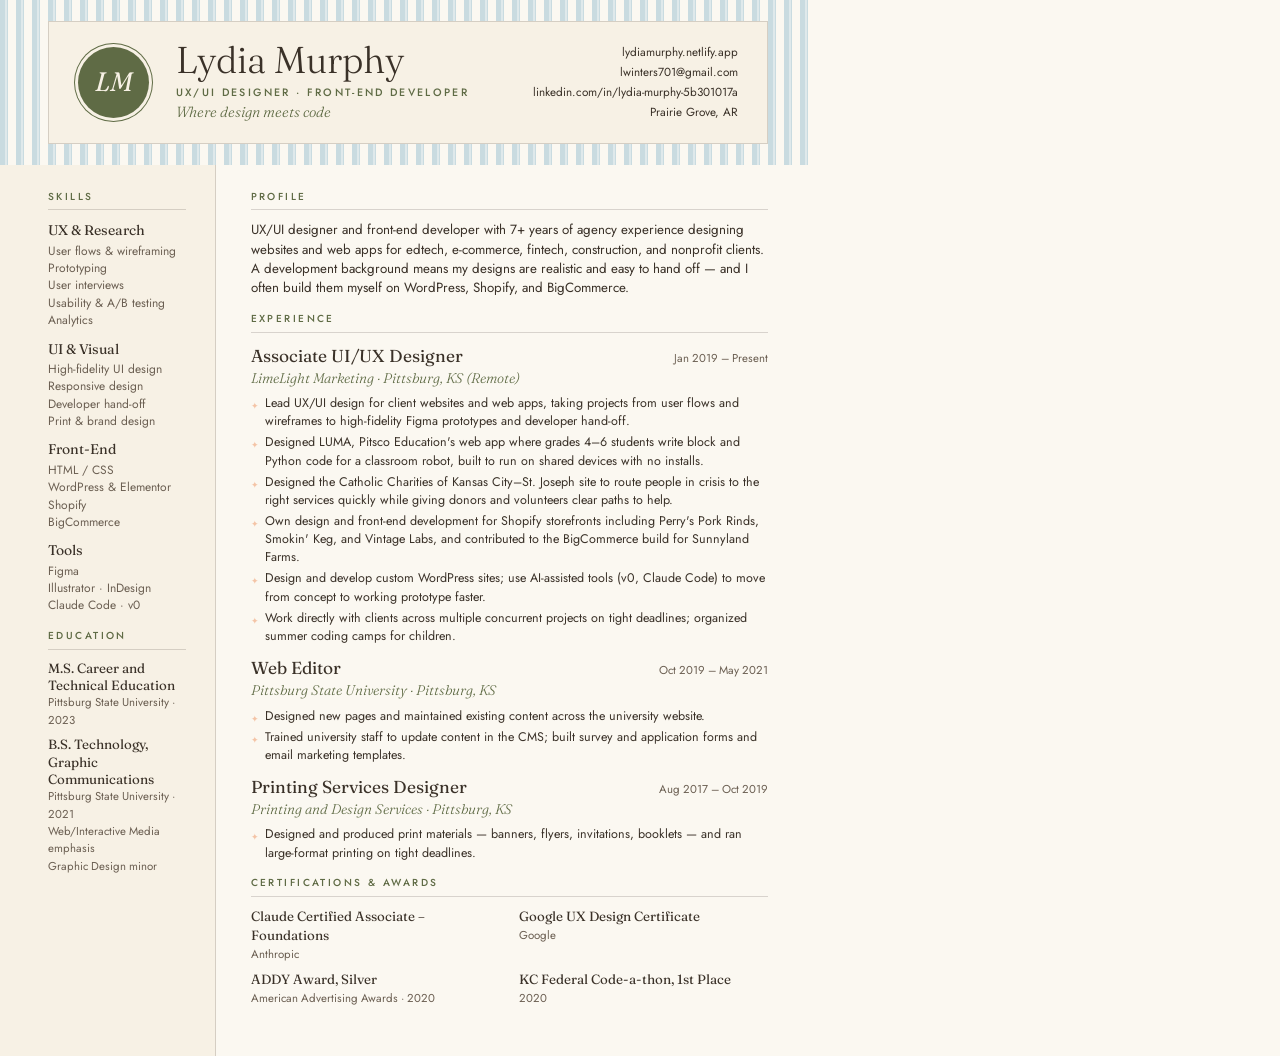
==== commit 0b8d1f24: "Add Perry's Pork Rinds as a featured project Second full-width featured card above Catholic Charitie" ====
--- a/resume/resume.html
+++ b/resume/resume.html
@@ -158,7 +158,7 @@
             <li>Lead UX/UI design for client websites and web apps, taking projects from user flows and wireframes to high-fidelity Figma prototypes and developer hand-off.</li>
             <li>Designed LUMA, Pitsco Education's web app where grades 4–6 students write block and Python code for a classroom robot, built to run on shared devices with no installs.</li>
             <li>Designed the Catholic Charities of Kansas City–St. Joseph site to route people in crisis to the right services quickly while giving donors and volunteers clear paths to help.</li>
-            <li>Own design and front-end development for Shopify storefronts including Smokin' Keg and Vintage Labs, and contributed to the BigCommerce build for Sunnyland Farms.</li>
+            <li>Own design and front-end development for Shopify storefronts including Perry's Pork Rinds, Smokin' Keg, and Vintage Labs, and contributed to the BigCommerce build for Sunnyland Farms.</li>
             <li>Design and develop custom WordPress sites; use AI-assisted tools (v0, Claude Code) to move from concept to working prototype faster.</li>
             <li>Work directly with clients across multiple concurrent projects on tight deadlines; organized summer coding camps for children.</li>
           </ul>
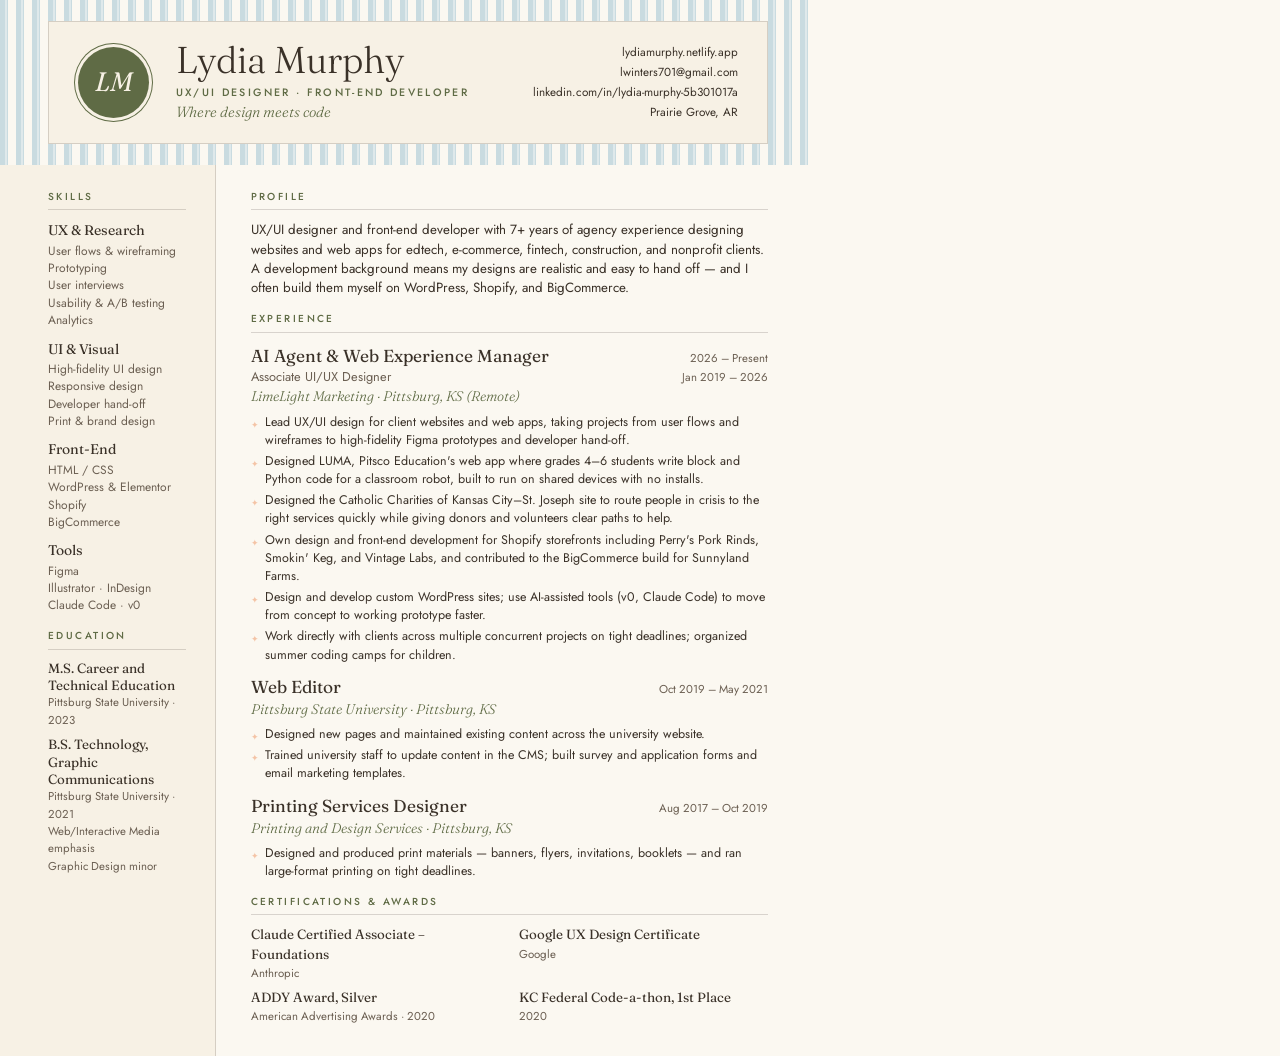
==== commit 4cb3994c: "Résumé: promotion to AI Agent & Web Experience Manager New title on top, previous Associate UI/UX De" ====
--- a/resume/resume.html
+++ b/resume/resume.html
@@ -86,6 +86,7 @@
   .job-head { display: flex; justify-content: space-between; align-items: baseline; gap: 12px; }
   .job-head h3 { font-size: 13pt; }
   .dates { font-size: 8.6pt; color: var(--ink-soft); white-space: nowrap; }
+  .prev { font-size: 9.6pt; color: var(--ink-soft); }
   .org { font-family: "Fraunces", serif; font-style: italic; font-weight: 300; color: var(--olive); font-size: 10.5pt; margin-bottom: 6px; }
   .bullets li { position: relative; padding-left: 14px; margin-bottom: 3px; }
   .job + .job { margin-top: 10px; }
@@ -150,8 +151,12 @@
 
         <div class="job">
           <div class="job-head">
-            <h3>Associate UI/UX Designer</h3>
-            <span class="dates">Jan 2019 – Present</span>
+            <h3>AI Agent &amp; Web Experience Manager</h3>
+            <span class="dates">2026 – Present</span>
+          </div>
+          <div class="job-head prev">
+            <span>Associate UI/UX Designer</span>
+            <span class="dates">Jan 2019 – 2026</span>
           </div>
           <p class="org">LimeLight Marketing · Pittsburg, KS (Remote)</p>
           <ul class="bullets">
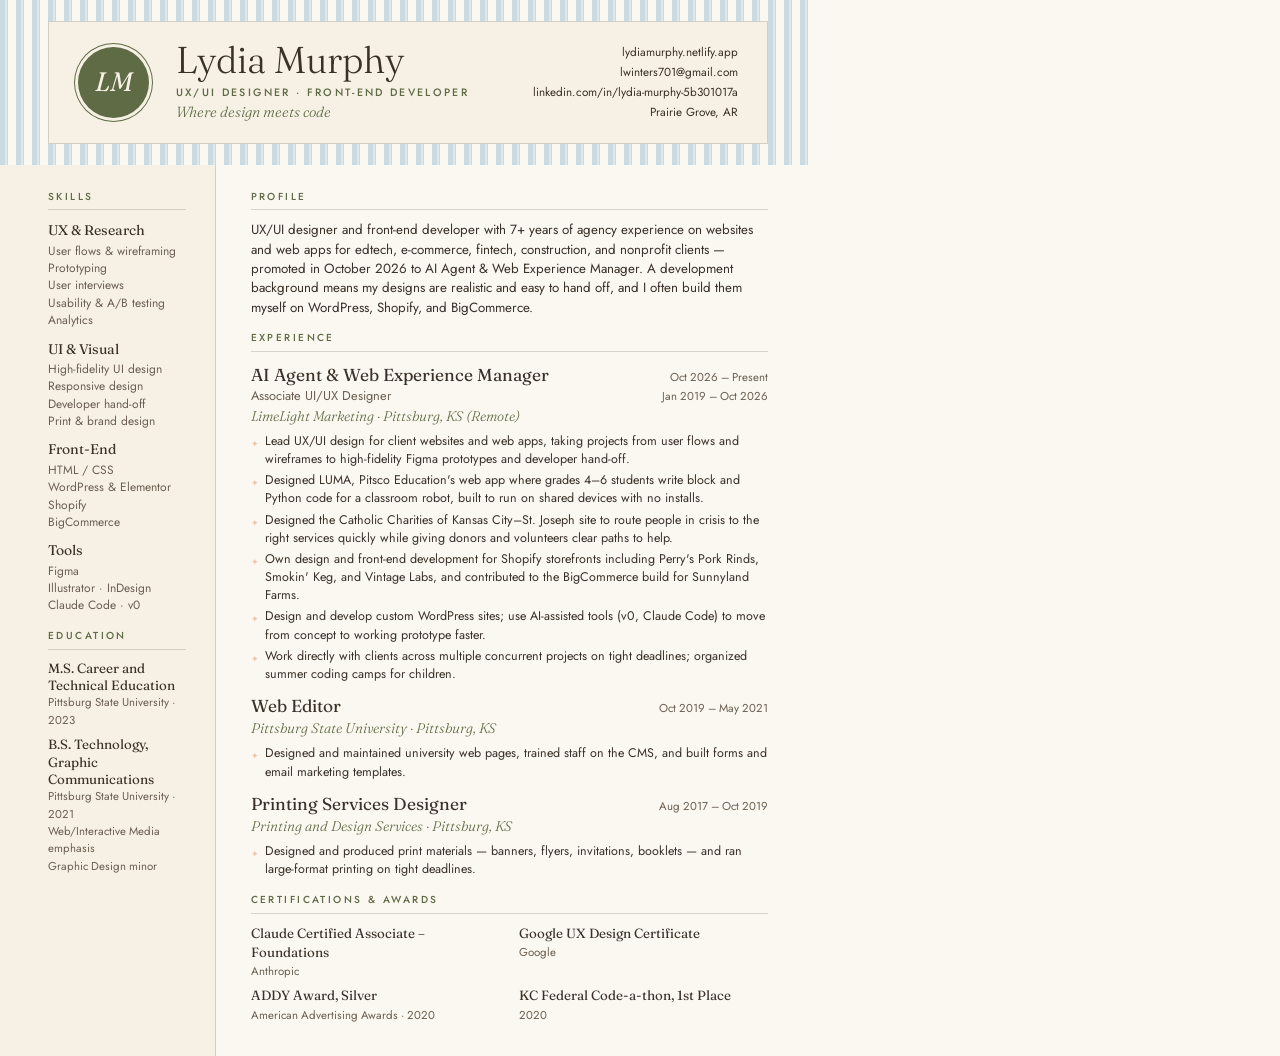
==== commit 31b6a821: "Résumé: October 2026 promotion date and profile mention Profile summary notes the promotion; Web Edi" ====
--- a/resume/resume.html
+++ b/resume/resume.html
@@ -143,7 +143,7 @@
     <div class="content">
       <section>
         <h2>Profile</h2>
-        <p class="summary">UX/UI designer and front-end developer with 7+ years of agency experience designing websites and web apps for edtech, e-commerce, fintech, construction, and nonprofit clients. A development background means my designs are realistic and easy to hand off — and I often build them myself on WordPress, Shopify, and BigCommerce.</p>
+        <p class="summary">UX/UI designer and front-end developer with 7+ years of agency experience on websites and web apps for edtech, e-commerce, fintech, construction, and nonprofit clients — promoted in October 2026 to AI Agent &amp; Web Experience Manager. A development background means my designs are realistic and easy to hand off, and I often build them myself on WordPress, Shopify, and BigCommerce.</p>
       </section>
 
       <section>
@@ -152,11 +152,11 @@
         <div class="job">
           <div class="job-head">
             <h3>AI Agent &amp; Web Experience Manager</h3>
-            <span class="dates">2026 – Present</span>
+            <span class="dates">Oct 2026 – Present</span>
           </div>
           <div class="job-head prev">
             <span>Associate UI/UX Designer</span>
-            <span class="dates">Jan 2019 – 2026</span>
+            <span class="dates">Jan 2019 – Oct 2026</span>
           </div>
           <p class="org">LimeLight Marketing · Pittsburg, KS (Remote)</p>
           <ul class="bullets">
@@ -176,8 +176,7 @@
           </div>
           <p class="org">Pittsburg State University · Pittsburg, KS</p>
           <ul class="bullets">
-            <li>Designed new pages and maintained existing content across the university website.</li>
-            <li>Trained university staff to update content in the CMS; built survey and application forms and email marketing templates.</li>
+            <li>Designed and maintained university web pages, trained staff on the CMS, and built forms and email marketing templates.</li>
           </ul>
         </div>
 
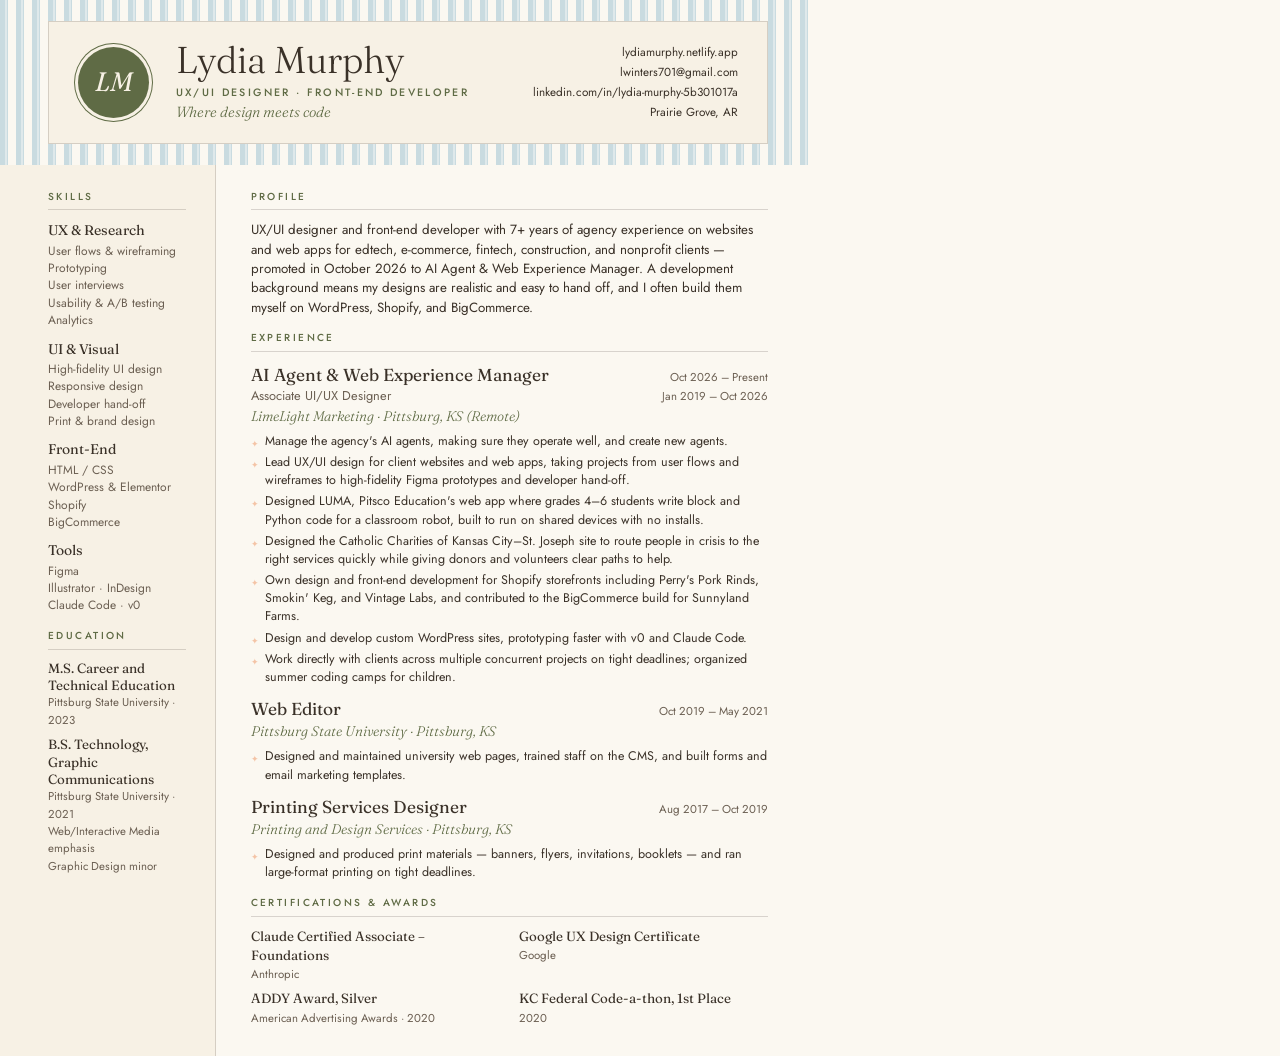
==== commit 2f04fea2: "Describe the AI Agent & Web Experience Manager role Résumé gets a bullet for managing and creating A" ====
--- a/resume/resume.html
+++ b/resume/resume.html
@@ -160,11 +160,12 @@
           </div>
           <p class="org">LimeLight Marketing · Pittsburg, KS (Remote)</p>
           <ul class="bullets">
+            <li>Manage the agency's AI agents, making sure they operate well, and create new agents.</li>
             <li>Lead UX/UI design for client websites and web apps, taking projects from user flows and wireframes to high-fidelity Figma prototypes and developer hand-off.</li>
             <li>Designed LUMA, Pitsco Education's web app where grades 4–6 students write block and Python code for a classroom robot, built to run on shared devices with no installs.</li>
             <li>Designed the Catholic Charities of Kansas City–St. Joseph site to route people in crisis to the right services quickly while giving donors and volunteers clear paths to help.</li>
             <li>Own design and front-end development for Shopify storefronts including Perry's Pork Rinds, Smokin' Keg, and Vintage Labs, and contributed to the BigCommerce build for Sunnyland Farms.</li>
-            <li>Design and develop custom WordPress sites; use AI-assisted tools (v0, Claude Code) to move from concept to working prototype faster.</li>
+            <li>Design and develop custom WordPress sites, prototyping faster with v0 and Claude Code.</li>
             <li>Work directly with clients across multiple concurrent projects on tight deadlines; organized summer coding camps for children.</li>
           </ul>
         </div>
